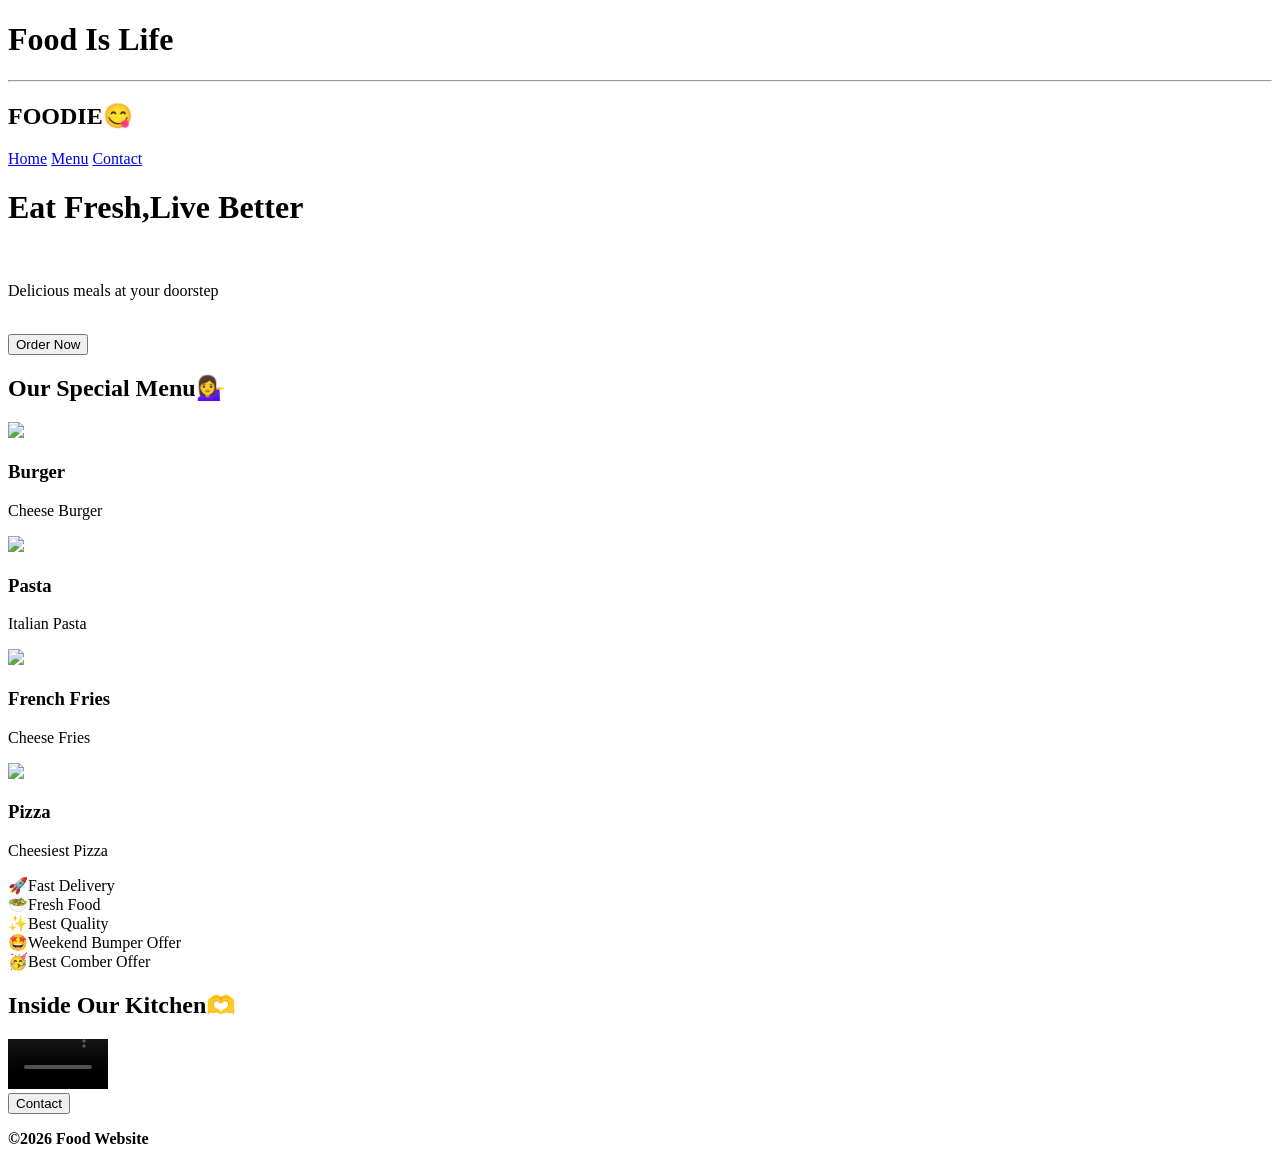
==== index.html @ d043d60f "Rename Index_File.html to index.html" ====
<!DOCTYPE html>
<html>

<head>
    <title>Foodie Website</title>
    <link rel="stylesheet" href="CSS_Style.css">
</head> 

<body>

    <h1 id="title">Food Is Life</h1>
    <hr>

    <div class="navbar">
        <div class="left"></div>

        <div class="center">
        <h2><b>FOODIE😋</b></h2>
        </div>

        <div class="right">
        <a href="#">Home</a>
        <a href="#">Menu</a>
        <a href="#">Contact</a>
        </div>
    </div>

    <div class="banner">
        <div class="banner-text">
        <h1>Eat Fresh,Live Better</h1><br>
        <p>Delicious meals at your doorstep</p><br>
        <button>Order Now</button>
        </div>
    </div>

    <div class="menu">
        <h2>Our Special Menu💁‍♀️</h2> 

        <div class="menu-box">

            <div class="card">
                <img src="burger.jpeg">
                <h3><b>Burger</b></h3>
                <p>Cheese Burger</p>
            </div>

            <div class="card">
                <img src="pasta.jpeg">
                <h3><b>Pasta</b></h3>
                <P>Italian Pasta</P>
            </div>

            <div class="card">
                <img src="fries.jpeg">
                <h3><b>French Fries</b></h3>
                <p>Cheese Fries</p>
            </div>

            <div class="card">
                <img src="pizza.jpeg">
                <h3><b>Pizza</b></h3>
                <p>Cheesiest Pizza</p>
            </div>
        </div>

        <div class="Features">
            <div>🚀Fast Delivery</div>
            <div>🥗Fresh Food</div>
            <div>✨Best Quality</div>
            <div>🤩Weekend Bumper Offer</div>
            <div>🥳Best Comber Offer</div>
        </div>
    
    </div>

    <div class="Video">
        <h2><b>Inside Our Kitchen🫶</b></h2>

        <video controls width="100">
            <source src="video1.mp4" type="video/mp4">
        </video>
    </div>

    <button class="Contact">Contact</button>

    <div class="footer">
        <p><b>©2026 Food Website</b></p>
    </div> 
</body>
</html>
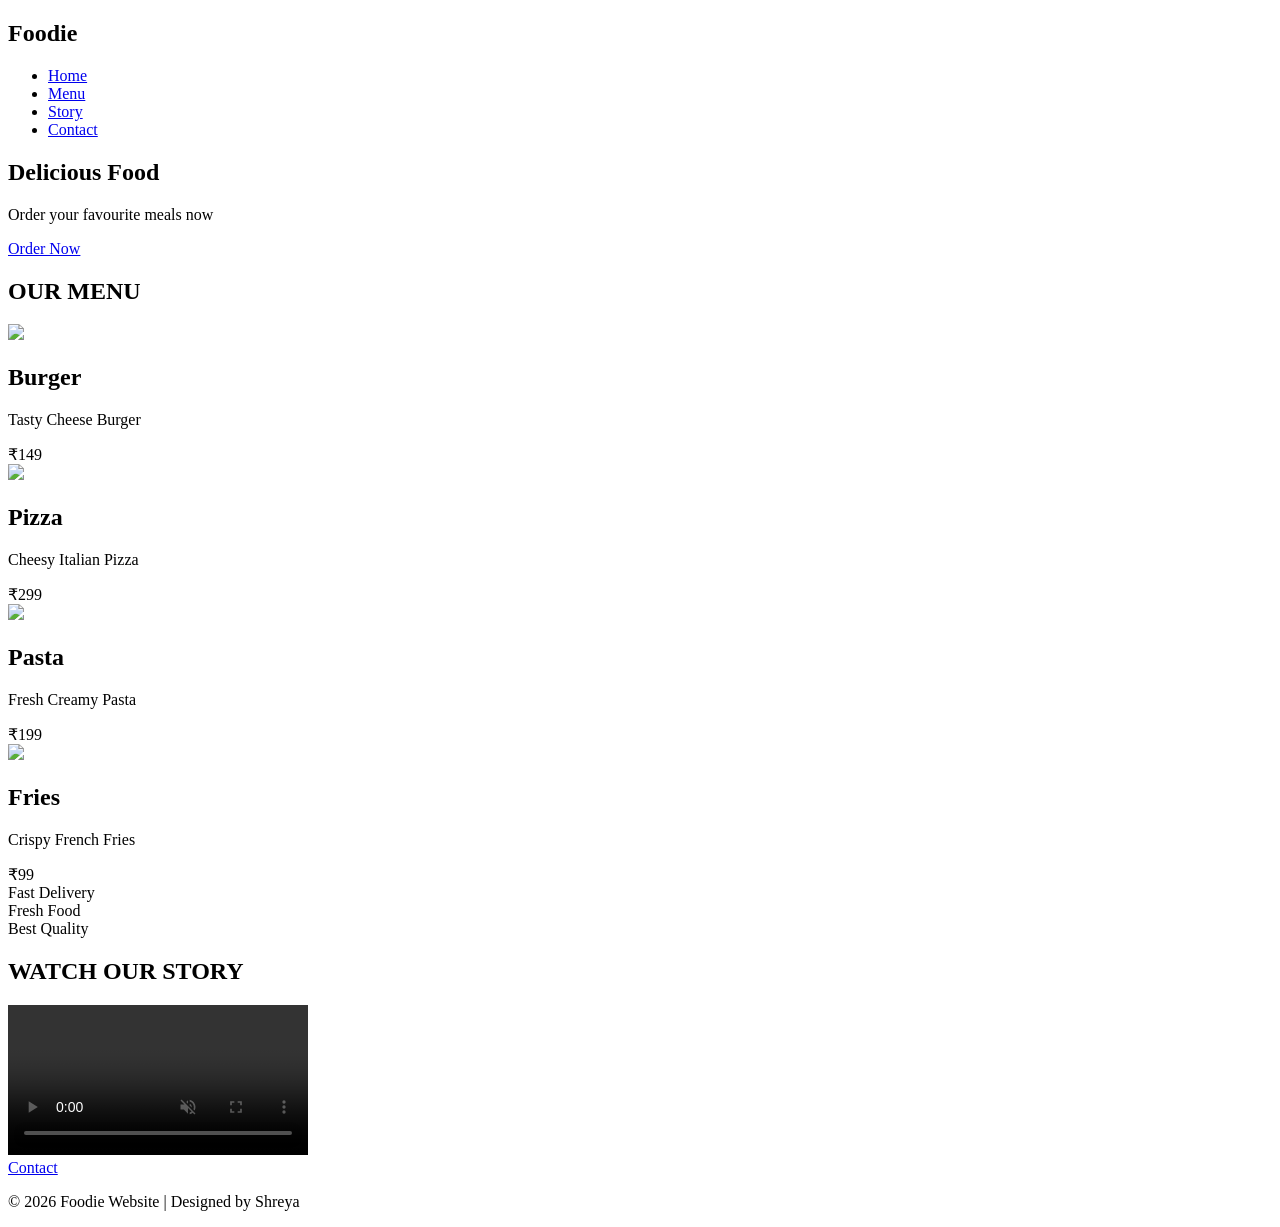
==== commit 8eaeb085: "Add files via upload" ====
--- a/index.html
+++ b/index.html
@@ -3,88 +3,157 @@
 
 <head>
     <title>Foodie Website</title>
-    <link rel="stylesheet" href="CSS_Style.css">
-</head> 
+
+    <!-- CSS FILE -->
+    <link rel="stylesheet" href="style.css">
+</head>
 
 <body>
 
-    <h1 id="title">Food Is Life</h1>
-    <hr>
+    <!-- ===== NAVBAR ===== -->
 
-    <div class="navbar">
-        <div class="left"></div>
+    <header>
+        <nav>
+            <h1 class="logo">Foodie</h1>
 
-        <div class="center">
-        <h2><b>FOODIE😋</b></h2>
+            <ul>
+                <li><a href="#home">Home</a></li>
+                <li><a href="#menu">Menu</a></li>
+                <li><a href="#story">Story</a></li>
+                <li><a href="#contact">Contact</a></li>
+            </ul>
+        </nav>
+    </header>
+
+    <!-- ===== HOME SECTION ===== -->
+
+    <section class="home" id="home">
+
+        <div class="home-content">
+            <h1>Delicious Food</h1>
+            <p>Order your favourite meals now</p>
+
+            <a href="#menu" class="btn">Order Now</a>
         </div>
 
-        <div class="right">
-        <a href="#">Home</a>
-        <a href="#">Menu</a>
-        <a href="#">Contact</a>
-        </div>
-    </div>
+    </section>
 
-    <div class="banner">
-        <div class="banner-text">
-        <h1>Eat Fresh,Live Better</h1><br>
-        <p>Delicious meals at your doorstep</p><br>
-        <button>Order Now</button>
-        </div>
-    </div>
+    <!-- ===== MENU SECTION ===== -->
 
-    <div class="menu">
-        <h2>Our Special Menu💁‍♀️</h2> 
+    <section class="menu" id="menu">
 
-        <div class="menu-box">
+        <h1 class="heading">OUR MENU</h1>
+
+        <div class="menu-container">
+
+            <!-- CARD 1 -->
 
             <div class="card">
+
                 <img src="burger.jpeg">
-                <h3><b>Burger</b></h3>
-                <p>Cheese Burger</p>
+
+                <div class="card-content">
+                    <h2>Burger</h2>
+                    <p>Tasty Cheese Burger</p>
+                    <span class="price">₹149</span>
+                </div>
+
             </div>
 
+            <!-- CARD 2 -->
+
             <div class="card">
-                <img src="pasta.jpeg">
-                <h3><b>Pasta</b></h3>
-                <P>Italian Pasta</P>
+
+                <img src="pizza.jpeg">
+
+                <div class="card-content">
+                    <h2>Pizza</h2>
+                    <p>Cheesy Italian Pizza</p>
+                    <span class="price">₹299</span>
+                </div>
+
             </div>
 
+            <!-- CARD 3 -->
+
             <div class="card">
-                <img src="fries.jpeg">
-                <h3><b>French Fries</b></h3>
-                <p>Cheese Fries</p>
+
+                <img src="pasta.jpeg">
+
+                <div class="card-content">
+                    <h2>Pasta</h2>
+                    <p>Fresh Creamy Pasta</p>
+                    <span class="price">₹199</span>
+                </div>
+
             </div>
 
+            <!-- CARD 4 -->
+
             <div class="card">
-                <img src="pizza.jpeg">
-                <h3><b>Pizza</b></h3>
-                <p>Cheesiest Pizza</p>
+
+                <img src="fries.jpeg">
+
+                <div class="card-content">
+                    <h2>Fries</h2>
+                    <p>Crispy French Fries</p>
+                    <span class="price">₹99</span>
+                </div>
+
             </div>
+
         </div>
 
-        <div class="Features">
-            <div>🚀Fast Delivery</div>
-            <div>🥗Fresh Food</div>
-            <div>✨Best Quality</div>
-            <div>🤩Weekend Bumper Offer</div>
-            <div>🥳Best Comber Offer</div>
+    </section>
+
+    <!-- ===== FEATURES ===== -->
+
+    <section class="features">
+
+        <div class="feature-box">
+
+            <div class="feature">
+                Fast Delivery
+            </div>
+
+            <div class="feature">
+                Fresh Food
+            </div>
+
+            <div class="feature">
+                Best Quality
+            </div>
+
         </div>
-    
-    </div>
 
-    <div class="Video">
-        <h2><b>Inside Our Kitchen🫶</b></h2>
+    </section>
 
-        <video controls width="100">
+    <!-- ===== STORY SECTION ===== -->
+
+    <section class="story" id="story">
+
+        <h1 class="heading">WATCH OUR STORY</h1>
+
+        <video controls autoplay muted loop>
+
             <source src="video1.mp4" type="video/mp4">
+
         </video>
-    </div>
 
-    <button class="Contact">Contact</button>
+    </section>
 
-    <div class="footer">
-        <p><b>©2026 Food Website</b></p>
-    </div> 
+    <!-- ===== CONTACT BUTTON ===== -->
+
+    <a href="#" class="contact-btn" id="contact">Contact</a>
+
+    <!-- ===== FOOTER ===== -->
+
+    <footer>
+
+        <p>© 2026 Foodie Website | Designed by Shreya</p>
+
+    </footer>
+
 </body>
-</html>
+
+</html>
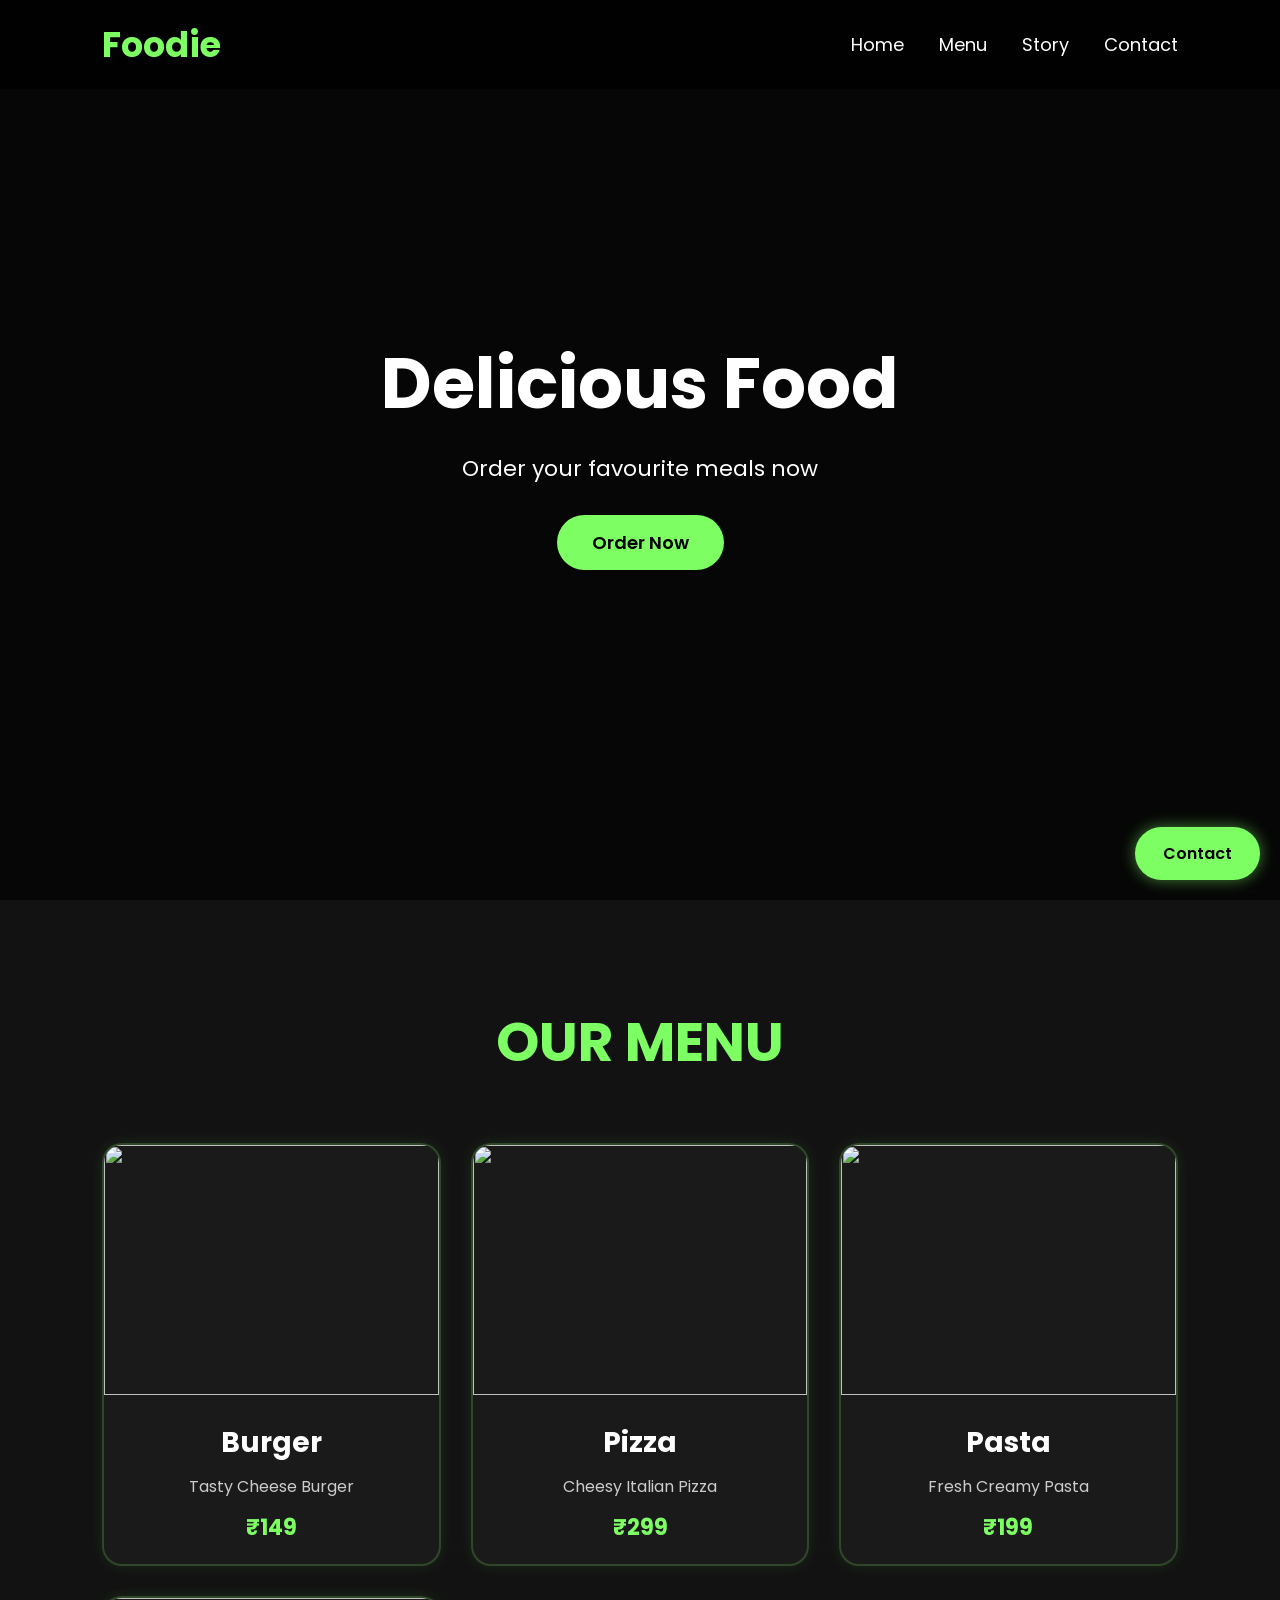
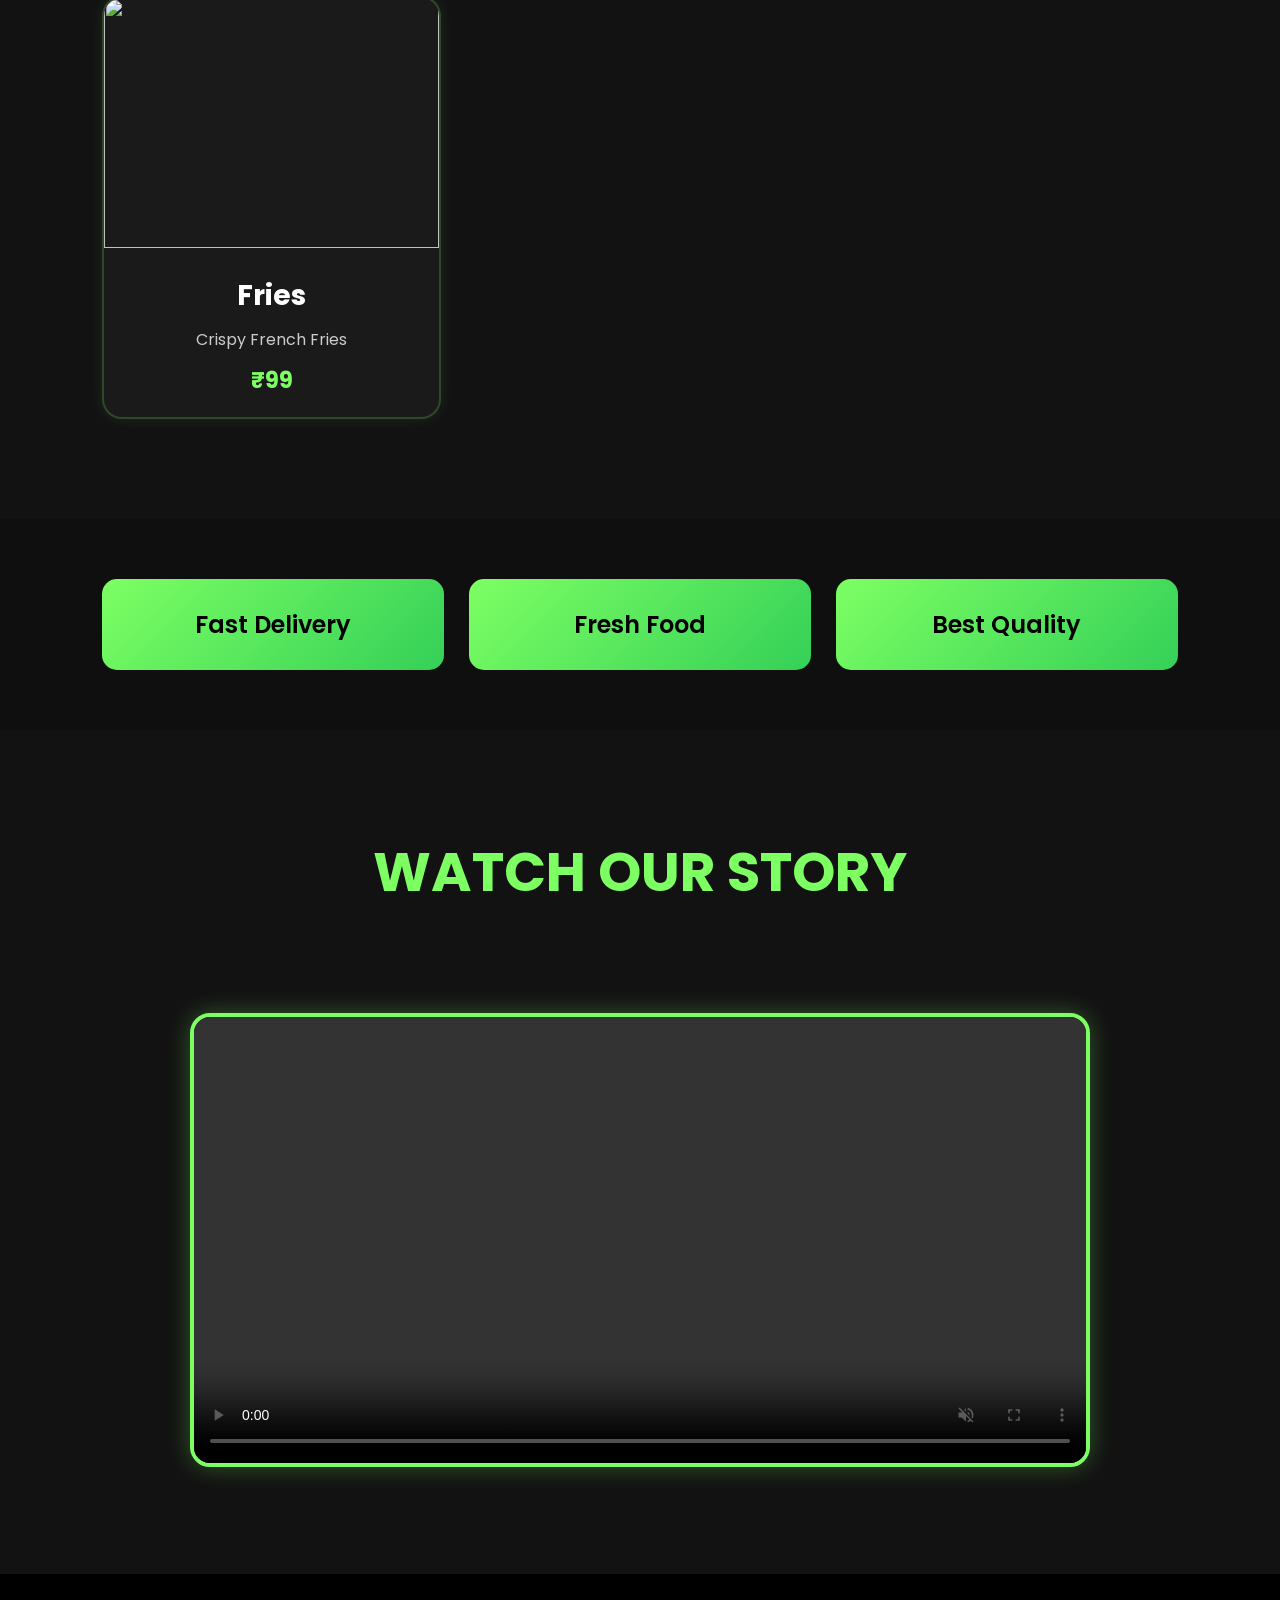
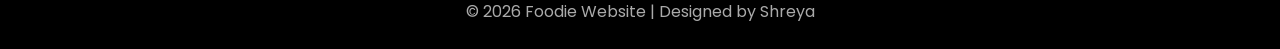
==== commit 7453fef2: "update the video link" ====
--- a/index.html
+++ b/index.html
@@ -136,7 +136,7 @@
 
         <video controls autoplay muted loop>
 
-            <source src="video1.mp4" type="video/mp4">
+            <source src="https://6a144041086634e36999cbf1.imgix.net/foodwebsite/video1.mp4" type="video/mp4">
 
         </video>
 
@@ -156,4 +156,4 @@
 
 </body>
 
-</html>+</html>
--- a/style.css
+++ b/style.css
@@ -0,0 +1,261 @@
+/* ===== GOOGLE FONT ===== */
+
+@import url('https://fonts.googleapis.com/css2?family=Poppins:wght@300;400;500;600;700&display=swap');
+
+*{
+    margin:0;
+    padding:0;
+    box-sizing:border-box;
+    font-family:'Poppins', sans-serif;
+    scroll-behavior:smooth;
+}
+
+body{
+    background:#0f0f0f;
+    color:white;
+}
+
+/* ===== NAVBAR ===== */
+
+header{
+    position:fixed;
+    width:100%;
+    top:0;
+    left:0;
+    z-index:1000;
+    padding:18px 8%;
+    background:rgba(0,0,0,0.7);
+    backdrop-filter:blur(8px);
+}
+
+nav{
+    display:flex;
+    justify-content:space-between;
+    align-items:center;
+}
+
+.logo{
+    font-size:35px;
+    font-weight:700;
+    color:#7dff63;
+}
+
+nav ul{
+    display:flex;
+    list-style:none;
+    gap:35px;
+}
+
+nav ul li a{
+    text-decoration:none;
+    color:white;
+    font-size:18px;
+    transition:0.3s;
+}
+
+nav ul li a:hover{
+    color:#7dff63;
+}
+
+/* ===== HOME SECTION ===== */
+
+.home{
+    width:100%;
+    height:100vh;
+
+    background:
+    linear-gradient(rgba(0,0,0,0.6),rgba(0,0,0,0.6)),
+    url("https://images.unsplash.com/photo-1504674900247-0877df9cc836?q=80&w=1600&auto=format&fit=crop");
+
+    background-size:cover;
+    background-position:center;
+
+    display:flex;
+    justify-content:center;
+    align-items:center;
+    text-align:center;
+}
+
+.home-content h1{
+    font-size:70px;
+    margin-bottom:15px;
+}
+
+.home-content p{
+    font-size:22px;
+    margin-bottom:30px;
+}
+
+.btn{
+    display:inline-block;
+    padding:14px 35px;
+    background:#7dff63;
+    color:black;
+    text-decoration:none;
+    border-radius:30px;
+    font-size:18px;
+    font-weight:600;
+    transition:0.3s;
+}
+
+.btn:hover{
+    background:white;
+    transform:scale(1.05);
+}
+
+/* ===== MENU SECTION ===== */
+
+.menu{
+    padding:100px 8%;
+    background:#121212;
+}
+
+.heading{
+    text-align:center;
+    font-size:55px;
+    margin-bottom:60px;
+    color:#7dff63;
+}
+
+.menu-container{
+    display:grid;
+    grid-template-columns:repeat(auto-fit,minmax(250px,1fr));
+    gap:30px;
+}
+
+.card{
+    background:#1a1a1a;
+    border-radius:20px;
+    overflow:hidden;
+    border:2px solid rgba(125,255,99,0.2);
+    transition:0.4s;
+    box-shadow:0 0 15px rgba(125,255,99,0.1);
+}
+
+.card:hover{
+    transform:translateY(-10px);
+    box-shadow:0 0 25px rgba(125,255,99,0.4);
+}
+
+.card img{
+    width:100%;
+    height:250px;
+    object-fit:cover;
+}
+
+.card-content{
+    padding:20px;
+    text-align:center;
+}
+
+.card-content h2{
+    font-size:28px;
+    margin-bottom:10px;
+}
+
+.card-content p{
+    color:#cccccc;
+    margin-bottom:12px;
+}
+
+.price{
+    color:#7dff63;
+    font-size:22px;
+    font-weight:bold;
+}
+
+/* ===== FEATURES ===== */
+
+.features{
+    padding:60px 8%;
+    background:#0f0f0f;
+}
+
+.feature-box{
+    display:grid;
+    grid-template-columns:repeat(auto-fit,minmax(250px,1fr));
+    gap:25px;
+}
+
+.feature{
+    background:linear-gradient(135deg,#7dff63,#34d058);
+    color:black;
+    text-align:center;
+    padding:28px;
+    border-radius:15px;
+    font-size:24px;
+    font-weight:600;
+    transition:0.3s;
+}
+
+.feature:hover{
+    transform:scale(1.05);
+}
+
+/* ===== STORY SECTION ===== */
+
+.story{
+    padding:100px 8%;
+    text-align:center;
+    background:#121212;
+}
+
+.story video{
+    width:100%;
+    max-width:900px;
+    margin-top:40px;
+    border-radius:20px;
+    border:4px solid #7dff63;
+    box-shadow:0 0 25px rgba(125,255,99,0.3);
+}
+
+/* ===== CONTACT BUTTON ===== */
+
+.contact-btn{
+    position:fixed;
+    bottom:20px;
+    right:20px;
+    background:#7dff63;
+    color:black;
+    padding:14px 28px;
+    border-radius:30px;
+    text-decoration:none;
+    font-weight:600;
+    transition:0.3s;
+    box-shadow:0 0 15px rgba(125,255,99,0.5);
+}
+
+.contact-btn:hover{
+    background:white;
+    transform:scale(1.1);
+}
+
+/* ===== FOOTER ===== */
+
+footer{
+    background:black;
+    padding:25px;
+    text-align:center;
+    color:#aaaaaa;
+}
+
+/* ===== RESPONSIVE ===== */
+
+@media(max-width:768px){
+
+    .home-content h1{
+        font-size:45px;
+    }
+
+    .heading{
+        font-size:40px;
+    }
+
+    nav ul{
+        gap:15px;
+    }
+
+    nav ul li a{
+        font-size:15px;
+    }
+}
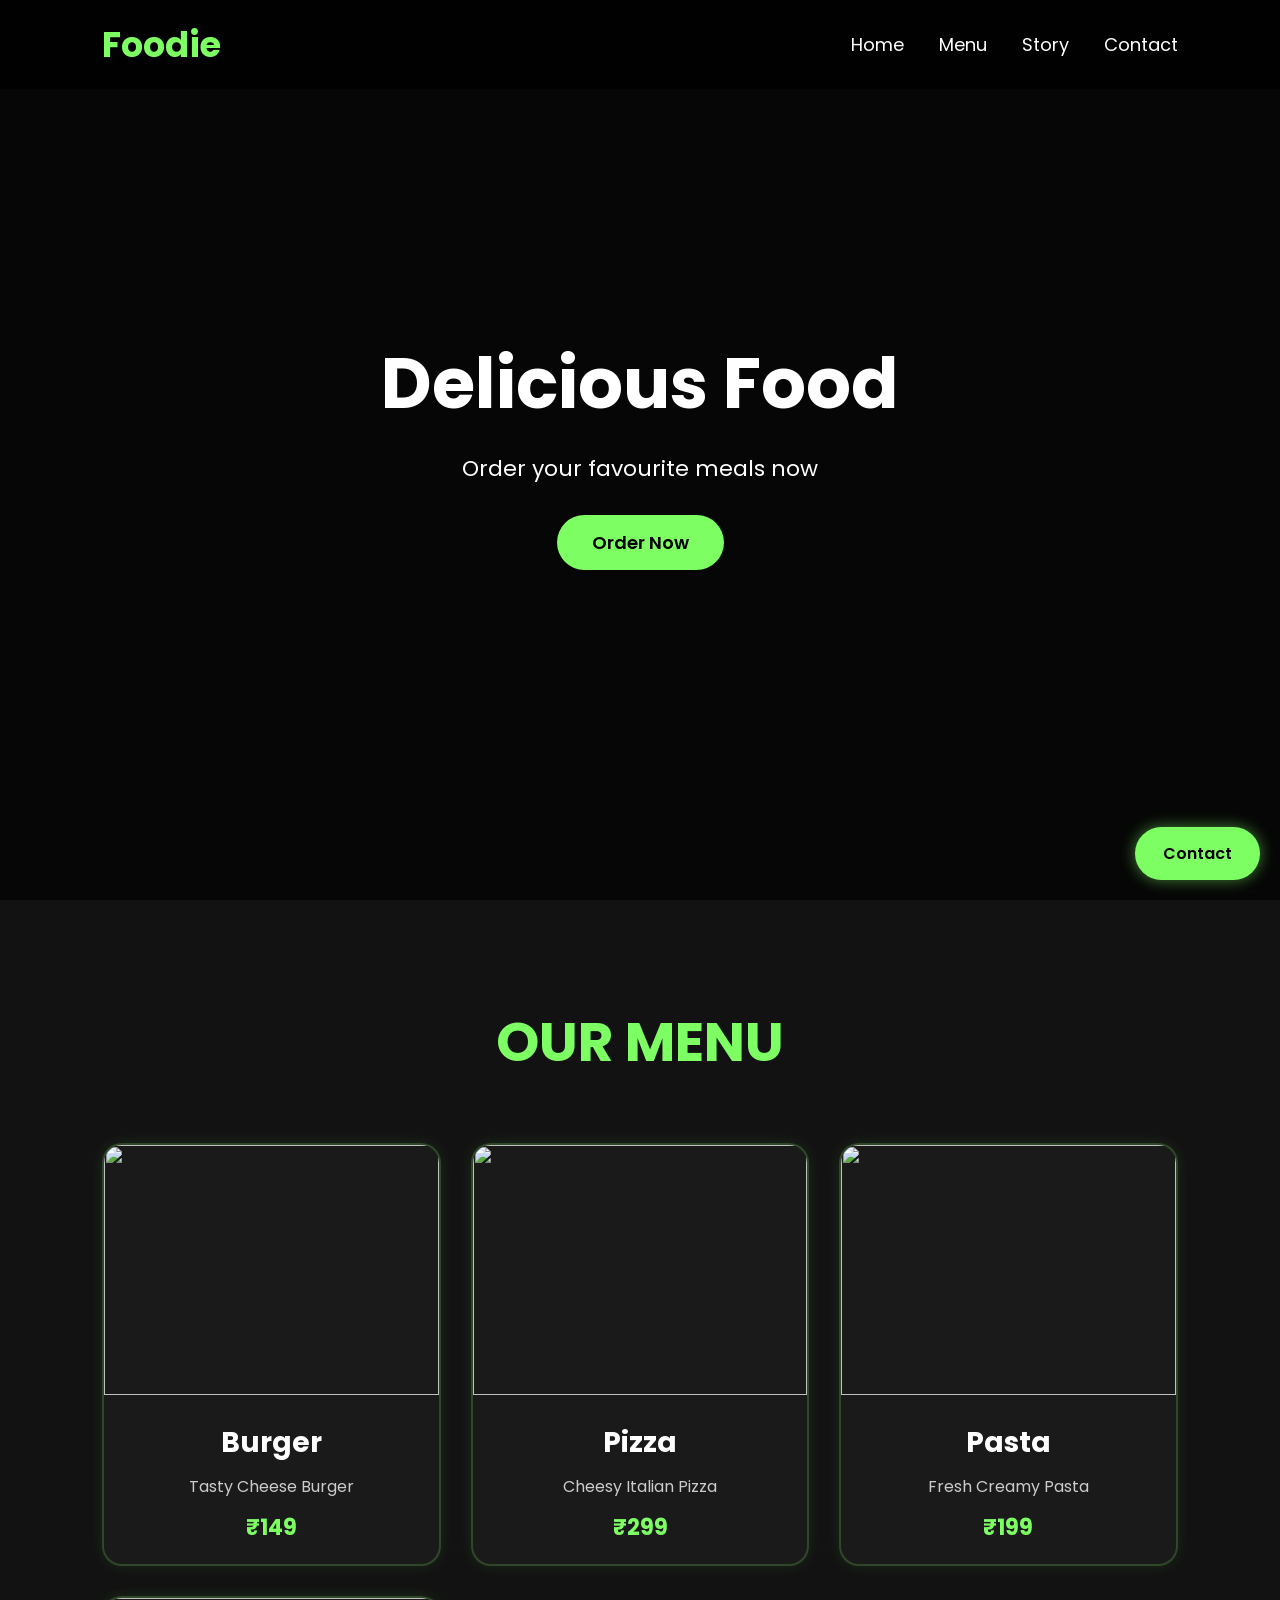
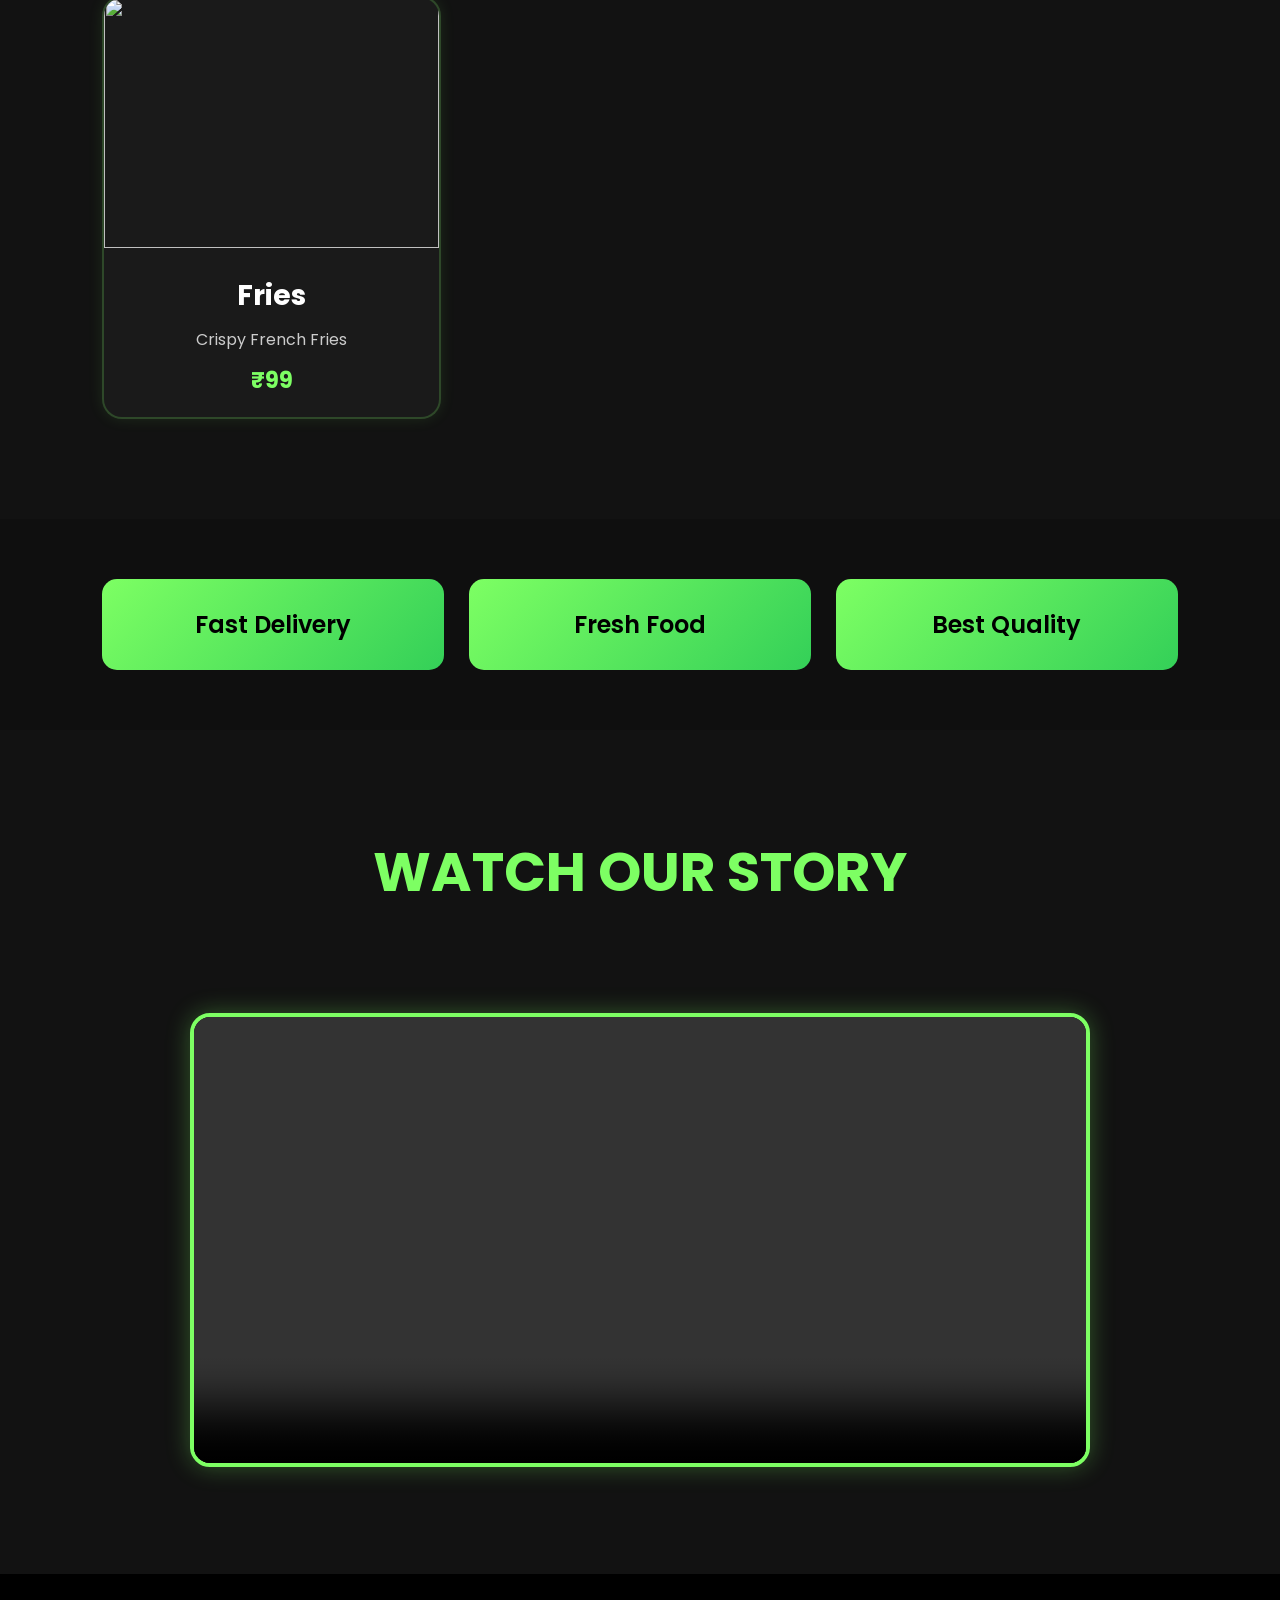
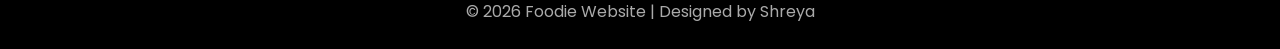
==== commit 0e156f0f: "Update index.html" ====
--- a/index.html
+++ b/index.html
@@ -50,7 +50,7 @@
 
             <div class="card">
 
-                <img src="burger.jpeg">
+                <img src="https://6a144041086634e36999cbf1.imgix.net/foodwebsite/burger.jpeg">
 
                 <div class="card-content">
                     <h2>Burger</h2>
@@ -64,7 +64,7 @@
 
             <div class="card">
 
-                <img src="pizza.jpeg">
+                <img src="https://6a144041086634e36999cbf1.imgix.net/foodwebsite/pizza.jpeg">
 
                 <div class="card-content">
                     <h2>Pizza</h2>
@@ -78,7 +78,7 @@
 
             <div class="card">
 
-                <img src="pasta.jpeg">
+                <img src="https://6a144041086634e36999cbf1.imgix.net/foodwebsite/pasta.jpeg">
 
                 <div class="card-content">
                     <h2>Pasta</h2>
@@ -92,7 +92,7 @@
 
             <div class="card">
 
-                <img src="fries.jpeg">
+                <img src="https://6a144041086634e36999cbf1.imgix.net/foodwebsite/fries.jpeg">
 
                 <div class="card-content">
                     <h2>Fries</h2>
